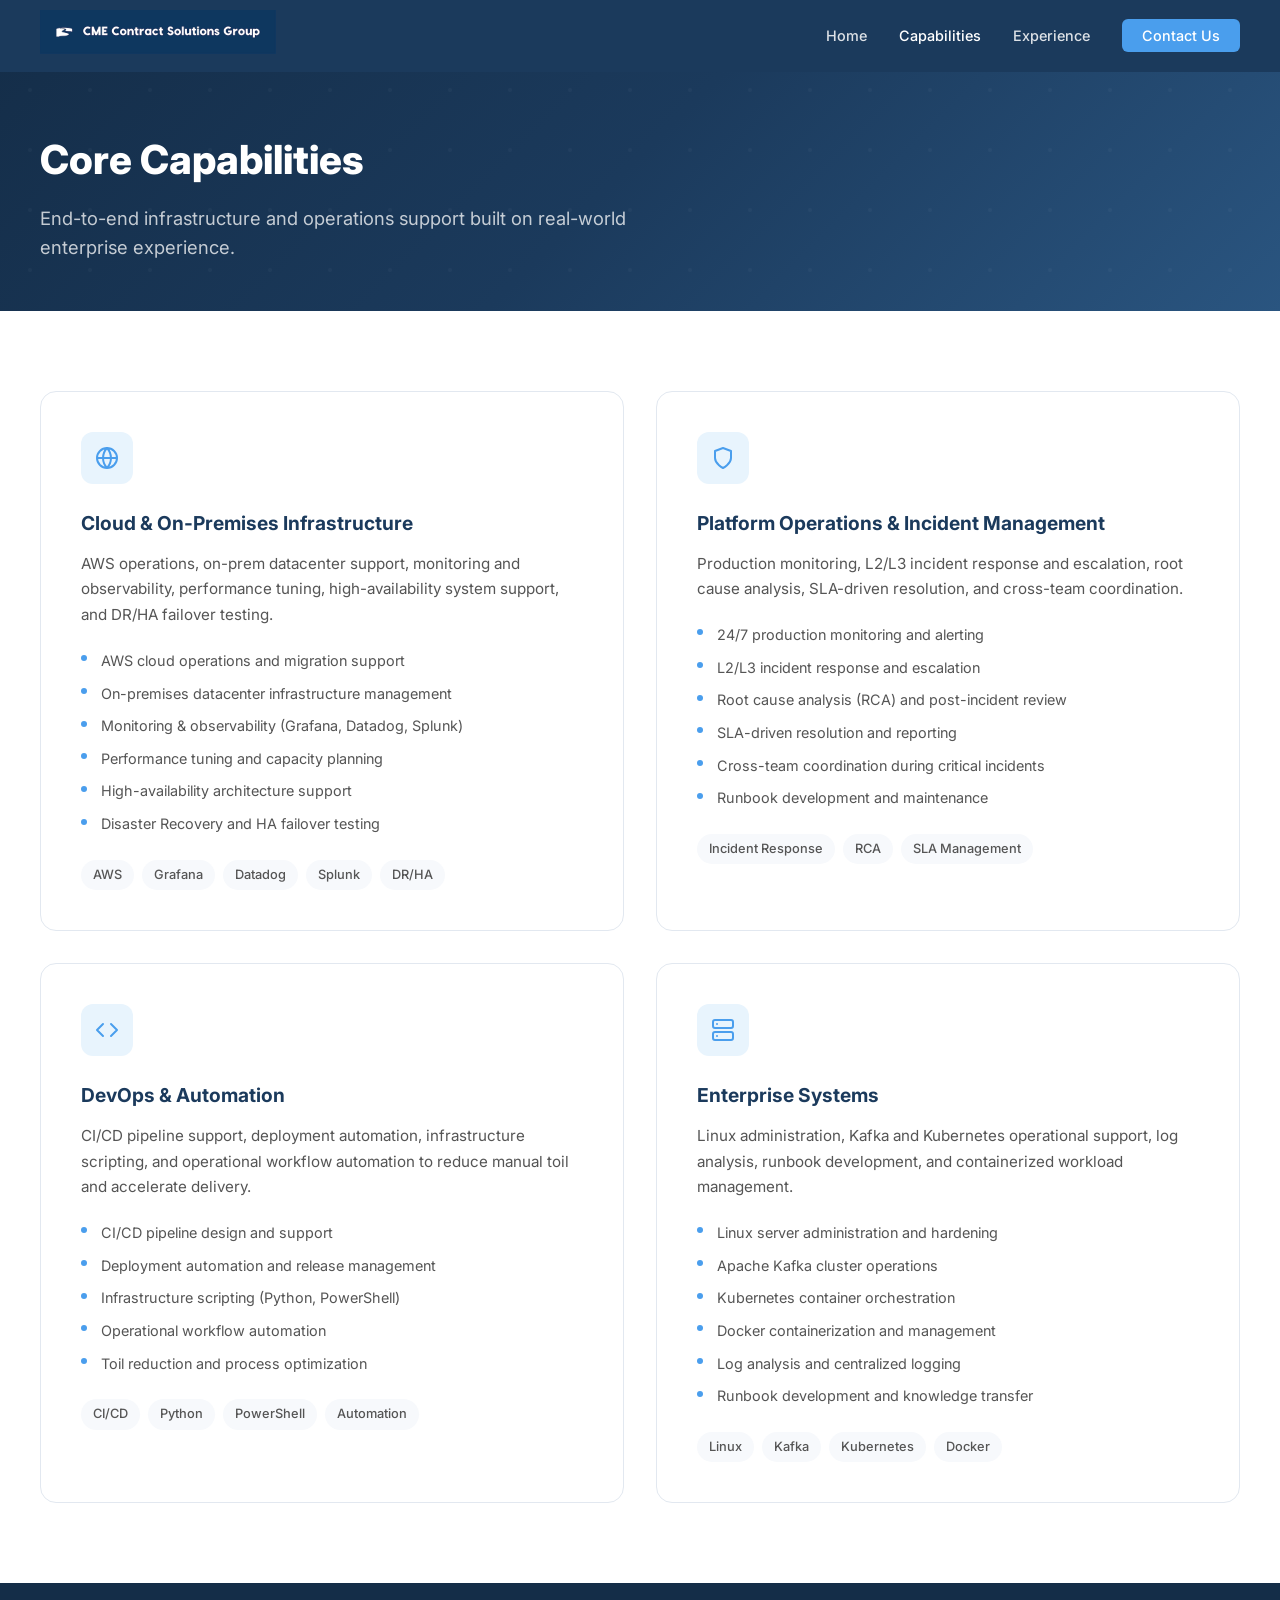
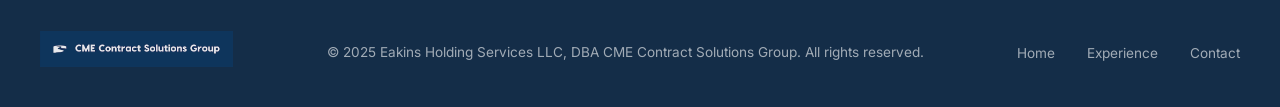
==== capabilities.html @ 572f5ad5 "Initial website: 4-page site for CME Contract Solutions Group Home, Capabilities, Experience, and Co" ====
<!DOCTYPE html>
<html lang="en">
<head>
    <meta charset="UTF-8">
    <meta name="viewport" content="width=device-width, initial-scale=1.0">
    <title>Capabilities | CME Contract Solutions Group</title>
    <meta name="description" content="Core capabilities: Cloud & On-Premises Infrastructure, Platform Operations, DevOps & Automation, and Enterprise Systems support.">
    <link rel="icon" type="image/png" href="images/logo.png">
    <link rel="preconnect" href="https://fonts.googleapis.com">
    <link rel="preconnect" href="https://fonts.gstatic.com" crossorigin>
    <link href="https://fonts.googleapis.com/css2?family=Inter:wght@400;500;600;700;800&display=swap" rel="stylesheet">
    <link rel="stylesheet" href="css/styles.css">
</head>
<body>

    <!-- Navigation -->
    <nav class="nav" id="nav">
        <div class="nav-inner">
            <a href="index.html" class="nav-logo">
                <img src="images/logo.png" alt="CME Contract Solutions Group">
            </a>
            <ul class="nav-links" id="navLinks">
                <li><a href="index.html">Home</a></li>
                <li><a href="capabilities.html" class="active">Capabilities</a></li>
                <li><a href="experience.html">Experience</a></li>
                <li><a href="contact.html" class="nav-cta">Contact Us</a></li>
            </ul>
            <button class="mobile-toggle" id="mobileToggle" aria-label="Toggle navigation">
                <span></span>
                <span></span>
                <span></span>
            </button>
        </div>
    </nav>

    <!-- Page Header -->
    <section class="page-header">
        <div class="page-header-inner">
            <h1>Core Capabilities</h1>
            <p>End-to-end infrastructure and operations support built on real-world enterprise experience.</p>
        </div>
    </section>

    <!-- Capabilities -->
    <section>
        <div class="section-inner">
            <div class="capabilities-grid">
                <div class="cap-card">
                    <div class="cap-icon">
                        <svg width="24" height="24" fill="none" stroke="#4a9eed" stroke-width="2" stroke-linecap="round" stroke-linejoin="round"><path d="M22 12H2M22 12a10 10 0 1 0-20 0m20 0a10 10 0 1 1-20 0M12 2a15.3 15.3 0 0 1 4 10 15.3 15.3 0 0 1-4 10 15.3 15.3 0 0 1-4-10A15.3 15.3 0 0 1 12 2z"/></svg>
                    </div>
                    <h3>Cloud & On-Premises Infrastructure</h3>
                    <p>AWS operations, on-prem datacenter support, monitoring and observability, performance tuning, high-availability system support, and DR/HA failover testing.</p>
                    <ul>
                        <li>AWS cloud operations and migration support</li>
                        <li>On-premises datacenter infrastructure management</li>
                        <li>Monitoring & observability (Grafana, Datadog, Splunk)</li>
                        <li>Performance tuning and capacity planning</li>
                        <li>High-availability architecture support</li>
                        <li>Disaster Recovery and HA failover testing</li>
                    </ul>
                    <div class="cap-tags">
                        <span class="cap-tag">AWS</span>
                        <span class="cap-tag">Grafana</span>
                        <span class="cap-tag">Datadog</span>
                        <span class="cap-tag">Splunk</span>
                        <span class="cap-tag">DR/HA</span>
                    </div>
                </div>

                <div class="cap-card">
                    <div class="cap-icon">
                        <svg width="24" height="24" fill="none" stroke="#4a9eed" stroke-width="2" stroke-linecap="round" stroke-linejoin="round"><path d="M12 22s8-4 8-10V5l-8-3-8 3v7c0 6 8 10 8 10z"/></svg>
                    </div>
                    <h3>Platform Operations & Incident Management</h3>
                    <p>Production monitoring, L2/L3 incident response and escalation, root cause analysis, SLA-driven resolution, and cross-team coordination.</p>
                    <ul>
                        <li>24/7 production monitoring and alerting</li>
                        <li>L2/L3 incident response and escalation</li>
                        <li>Root cause analysis (RCA) and post-incident review</li>
                        <li>SLA-driven resolution and reporting</li>
                        <li>Cross-team coordination during critical incidents</li>
                        <li>Runbook development and maintenance</li>
                    </ul>
                    <div class="cap-tags">
                        <span class="cap-tag">Incident Response</span>
                        <span class="cap-tag">RCA</span>
                        <span class="cap-tag">SLA Management</span>
                    </div>
                </div>

                <div class="cap-card">
                    <div class="cap-icon">
                        <svg width="24" height="24" fill="none" stroke="#4a9eed" stroke-width="2" stroke-linecap="round" stroke-linejoin="round"><polyline points="16 18 22 12 16 6"/><polyline points="8 6 2 12 8 18"/></svg>
                    </div>
                    <h3>DevOps & Automation</h3>
                    <p>CI/CD pipeline support, deployment automation, infrastructure scripting, and operational workflow automation to reduce manual toil and accelerate delivery.</p>
                    <ul>
                        <li>CI/CD pipeline design and support</li>
                        <li>Deployment automation and release management</li>
                        <li>Infrastructure scripting (Python, PowerShell)</li>
                        <li>Operational workflow automation</li>
                        <li>Toil reduction and process optimization</li>
                    </ul>
                    <div class="cap-tags">
                        <span class="cap-tag">CI/CD</span>
                        <span class="cap-tag">Python</span>
                        <span class="cap-tag">PowerShell</span>
                        <span class="cap-tag">Automation</span>
                    </div>
                </div>

                <div class="cap-card">
                    <div class="cap-icon">
                        <svg width="24" height="24" fill="none" stroke="#4a9eed" stroke-width="2" stroke-linecap="round" stroke-linejoin="round"><rect x="2" y="2" width="20" height="8" rx="2" ry="2"/><rect x="2" y="14" width="20" height="8" rx="2" ry="2"/><line x1="6" y1="6" x2="6.01" y2="6"/><line x1="6" y1="18" x2="6.01" y2="18"/></svg>
                    </div>
                    <h3>Enterprise Systems</h3>
                    <p>Linux administration, Kafka and Kubernetes operational support, log analysis, runbook development, and containerized workload management.</p>
                    <ul>
                        <li>Linux server administration and hardening</li>
                        <li>Apache Kafka cluster operations</li>
                        <li>Kubernetes container orchestration</li>
                        <li>Docker containerization and management</li>
                        <li>Log analysis and centralized logging</li>
                        <li>Runbook development and knowledge transfer</li>
                    </ul>
                    <div class="cap-tags">
                        <span class="cap-tag">Linux</span>
                        <span class="cap-tag">Kafka</span>
                        <span class="cap-tag">Kubernetes</span>
                        <span class="cap-tag">Docker</span>
                    </div>
                </div>
            </div>
        </div>
    </section>

    <!-- Footer -->
    <footer class="footer">
        <div class="footer-inner">
            <div class="footer-logo">
                <img src="images/logo.png" alt="CME Contract Solutions Group">
            </div>
            <p class="footer-text">&copy; 2025 Eakins Holding Services LLC, DBA CME Contract Solutions Group. All rights reserved.</p>
            <ul class="footer-links">
                <li><a href="index.html">Home</a></li>
                <li><a href="experience.html">Experience</a></li>
                <li><a href="contact.html">Contact</a></li>
            </ul>
        </div>
    </footer>

    <script>
        const nav = document.getElementById('nav');
        window.addEventListener('scroll', () => {
            nav.classList.toggle('scrolled', window.scrollY > 50);
        });

        const mobileToggle = document.getElementById('mobileToggle');
        const navLinks = document.getElementById('navLinks');
        mobileToggle.addEventListener('click', () => {
            navLinks.classList.toggle('active');
        });

        navLinks.querySelectorAll('a').forEach(link => {
            link.addEventListener('click', () => {
                navLinks.classList.remove('active');
            });
        });

        const observer = new IntersectionObserver((entries) => {
            entries.forEach(entry => {
                if (entry.isIntersecting) {
                    entry.target.style.opacity = '1';
                    entry.target.style.transform = 'translateY(0)';
                }
            });
        }, { threshold: 0.1 });

        document.querySelectorAll('.cap-card').forEach(el => {
            el.style.opacity = '0';
            el.style.transform = 'translateY(20px)';
            el.style.transition = 'opacity 0.5s ease, transform 0.5s ease';
            observer.observe(el);
        });
    </script>

</body>
</html>
---- css/styles.css ----
:root {
    --navy: #1b3a5c;
    --navy-dark: #142d48;
    --navy-light: #2a5580;
    --accent: #4a9eed;
    --accent-light: #e8f4fd;
    --text: #1a1a2e;
    --text-light: #555;
    --bg: #ffffff;
    --bg-alt: #f7f9fc;
    --border: #e2e8f0;
}

* {
    margin: 0;
    padding: 0;
    box-sizing: border-box;
}

html {
    scroll-behavior: smooth;
}

body {
    font-family: 'Inter', -apple-system, BlinkMacSystemFont, 'Segoe UI', sans-serif;
    color: var(--text);
    line-height: 1.6;
}

/* Navigation */
.nav {
    position: fixed;
    top: 0;
    left: 0;
    right: 0;
    z-index: 1000;
    background: var(--navy);
    padding: 0 2rem;
    transition: box-shadow 0.3s;
}

.nav.scrolled {
    box-shadow: 0 2px 20px rgba(0,0,0,0.15);
}

.nav-inner {
    max-width: 1200px;
    margin: 0 auto;
    display: flex;
    justify-content: space-between;
    align-items: center;
    height: 72px;
}

.nav-logo img {
    height: 44px;
}

.nav-links {
    display: flex;
    gap: 2rem;
    list-style: none;
}

.nav-links a {
    color: rgba(255,255,255,0.85);
    text-decoration: none;
    font-size: 0.9rem;
    font-weight: 500;
    transition: color 0.2s;
}

.nav-links a:hover,
.nav-links a.active {
    color: #fff;
}

.nav-cta {
    background: var(--accent);
    color: #fff !important;
    padding: 0.5rem 1.25rem;
    border-radius: 6px;
    transition: background 0.2s !important;
}

.nav-cta:hover {
    background: #3a8de0 !important;
}

.mobile-toggle {
    display: none;
    background: none;
    border: none;
    cursor: pointer;
    padding: 0.5rem;
}

.mobile-toggle span {
    display: block;
    width: 24px;
    height: 2px;
    background: #fff;
    margin: 6px 0;
    transition: 0.3s;
}

/* Hero */
.hero {
    background: linear-gradient(135deg, var(--navy-dark) 0%, var(--navy) 50%, var(--navy-light) 100%);
    color: #fff;
    padding: 10rem 2rem 6rem;
    position: relative;
    overflow: hidden;
}

.hero::before {
    content: '';
    position: absolute;
    top: 0;
    left: 0;
    right: 0;
    bottom: 0;
    background: url("data:image/svg+xml,%3Csvg width='60' height='60' viewBox='0 0 60 60' xmlns='http://www.w3.org/2000/svg'%3E%3Cg fill='none' fill-rule='evenodd'%3E%3Cg fill='%23ffffff' fill-opacity='0.03'%3E%3Ccircle cx='30' cy='30' r='2'/%3E%3C/g%3E%3C/g%3E%3C/svg%3E");
}

.hero-inner {
    max-width: 1200px;
    margin: 0 auto;
    position: relative;
    z-index: 1;
}

.hero-badge {
    display: inline-block;
    background: rgba(74, 158, 237, 0.2);
    border: 1px solid rgba(74, 158, 237, 0.3);
    color: var(--accent);
    padding: 0.4rem 1rem;
    border-radius: 50px;
    font-size: 0.85rem;
    font-weight: 600;
    margin-bottom: 1.5rem;
}

.hero h1 {
    font-size: 3.25rem;
    font-weight: 800;
    line-height: 1.15;
    margin-bottom: 1.5rem;
    max-width: 720px;
}

.hero p {
    font-size: 1.2rem;
    color: rgba(255,255,255,0.8);
    max-width: 600px;
    margin-bottom: 2.5rem;
    line-height: 1.7;
}

.hero-buttons {
    display: flex;
    gap: 1rem;
    flex-wrap: wrap;
}

/* Page Header (for inner pages) */
.page-header {
    background: linear-gradient(135deg, var(--navy-dark) 0%, var(--navy) 50%, var(--navy-light) 100%);
    color: #fff;
    padding: 8rem 2rem 3rem;
    position: relative;
    overflow: hidden;
}

.page-header::before {
    content: '';
    position: absolute;
    top: 0;
    left: 0;
    right: 0;
    bottom: 0;
    background: url("data:image/svg+xml,%3Csvg width='60' height='60' viewBox='0 0 60 60' xmlns='http://www.w3.org/2000/svg'%3E%3Cg fill='none' fill-rule='evenodd'%3E%3Cg fill='%23ffffff' fill-opacity='0.03'%3E%3Ccircle cx='30' cy='30' r='2'/%3E%3C/g%3E%3C/g%3E%3C/svg%3E");
}

.page-header-inner {
    max-width: 1200px;
    margin: 0 auto;
    position: relative;
    z-index: 1;
}

.page-header h1 {
    font-size: 2.5rem;
    font-weight: 800;
    margin-bottom: 0.75rem;
}

.page-header p {
    font-size: 1.15rem;
    color: rgba(255,255,255,0.75);
    max-width: 600px;
}

/* Buttons */
.btn {
    display: inline-flex;
    align-items: center;
    gap: 0.5rem;
    padding: 0.875rem 2rem;
    border-radius: 8px;
    font-size: 1rem;
    font-weight: 600;
    text-decoration: none;
    transition: all 0.2s;
    cursor: pointer;
    border: none;
}

.btn-primary {
    background: var(--accent);
    color: #fff;
}

.btn-primary:hover {
    background: #3a8de0;
    transform: translateY(-1px);
}

.btn-outline {
    background: transparent;
    color: #fff;
    border: 2px solid rgba(255,255,255,0.3);
}

.btn-outline:hover {
    border-color: #fff;
    background: rgba(255,255,255,0.05);
}

.btn-secondary {
    background: var(--navy);
    color: #fff;
}

.btn-secondary:hover {
    background: var(--navy-dark);
    transform: translateY(-1px);
}

/* Sections */
section {
    padding: 5rem 2rem;
}

.section-inner {
    max-width: 1200px;
    margin: 0 auto;
}

.section-label {
    display: inline-block;
    color: var(--accent);
    font-size: 0.85rem;
    font-weight: 700;
    text-transform: uppercase;
    letter-spacing: 0.08em;
    margin-bottom: 0.75rem;
}

.section-title {
    font-size: 2.25rem;
    font-weight: 800;
    margin-bottom: 1rem;
    color: var(--navy);
}

.section-subtitle {
    font-size: 1.1rem;
    color: var(--text-light);
    max-width: 600px;
    margin-bottom: 3rem;
}

/* About */
.about {
    background: var(--bg-alt);
}

.about-grid {
    display: grid;
    grid-template-columns: 1fr 1fr;
    gap: 4rem;
    align-items: center;
}

.about-stats {
    display: grid;
    grid-template-columns: 1fr 1fr;
    gap: 1.5rem;
    margin-top: 2.5rem;
}

.stat {
    background: #fff;
    padding: 1.5rem;
    border-radius: 12px;
    border: 1px solid var(--border);
}

.stat-number {
    font-size: 2rem;
    font-weight: 800;
    color: var(--navy);
}

.stat-label {
    font-size: 0.85rem;
    color: var(--text-light);
    margin-top: 0.25rem;
}

.about-text {
    font-size: 1.05rem;
    color: var(--text-light);
    line-height: 1.8;
}

.about-highlight {
    background: var(--navy);
    color: #fff;
    padding: 3rem;
    border-radius: 16px;
    position: relative;
    overflow: hidden;
}

.about-highlight::after {
    content: '';
    position: absolute;
    top: -50%;
    right: -50%;
    width: 100%;
    height: 100%;
    background: radial-gradient(circle, rgba(74,158,237,0.15) 0%, transparent 70%);
}

.about-highlight h3 {
    font-size: 1.5rem;
    margin-bottom: 1rem;
    position: relative;
    z-index: 1;
}

.about-highlight p {
    color: rgba(255,255,255,0.8);
    line-height: 1.7;
    position: relative;
    z-index: 1;
}

/* Capabilities */
.capabilities-grid {
    display: grid;
    grid-template-columns: repeat(2, 1fr);
    gap: 2rem;
}

.cap-card {
    background: #fff;
    border: 1px solid var(--border);
    border-radius: 16px;
    padding: 2.5rem;
    transition: all 0.3s;
}

.cap-card:hover {
    border-color: var(--accent);
    box-shadow: 0 8px 30px rgba(27, 58, 92, 0.08);
    transform: translateY(-2px);
}

.cap-icon {
    width: 52px;
    height: 52px;
    background: var(--accent-light);
    border-radius: 12px;
    display: flex;
    align-items: center;
    justify-content: center;
    margin-bottom: 1.5rem;
    font-size: 1.5rem;
}

.cap-card h3 {
    font-size: 1.2rem;
    font-weight: 700;
    margin-bottom: 0.75rem;
    color: var(--navy);
}

.cap-card p {
    color: var(--text-light);
    font-size: 0.95rem;
    line-height: 1.7;
}

.cap-card ul {
    list-style: none;
    margin-top: 1rem;
}

.cap-card ul li {
    color: var(--text-light);
    font-size: 0.9rem;
    padding: 0.3rem 0;
    padding-left: 1.25rem;
    position: relative;
}

.cap-card ul li::before {
    content: '';
    position: absolute;
    left: 0;
    top: 0.7rem;
    width: 6px;
    height: 6px;
    background: var(--accent);
    border-radius: 50%;
}

.cap-tags {
    display: flex;
    flex-wrap: wrap;
    gap: 0.5rem;
    margin-top: 1.25rem;
}

.cap-tag {
    background: var(--bg-alt);
    color: var(--text-light);
    padding: 0.3rem 0.75rem;
    border-radius: 50px;
    font-size: 0.8rem;
    font-weight: 500;
}

/* Differentiators */
.differentiators {
    background: var(--navy);
    color: #fff;
}

.differentiators .section-label {
    color: var(--accent);
}

.differentiators .section-title {
    color: #fff;
}

.differentiators .section-subtitle {
    color: rgba(255,255,255,0.7);
}

.diff-grid {
    display: grid;
    grid-template-columns: repeat(4, 1fr);
    gap: 2rem;
}

.diff-card {
    padding: 2rem;
    background: rgba(255,255,255,0.05);
    border: 1px solid rgba(255,255,255,0.1);
    border-radius: 16px;
    transition: all 0.3s;
}

.diff-card:hover {
    background: rgba(255,255,255,0.08);
    border-color: rgba(74, 158, 237, 0.3);
}

.diff-icon {
    font-size: 2rem;
    margin-bottom: 1rem;
}

.diff-card h3 {
    font-size: 1.05rem;
    font-weight: 700;
    margin-bottom: 0.75rem;
}

.diff-card p {
    color: rgba(255,255,255,0.7);
    font-size: 0.9rem;
    line-height: 1.6;
}

/* Experience */
.experience-card {
    background: #fff;
    border: 1px solid var(--border);
    border-radius: 16px;
    padding: 3rem;
    margin-bottom: 2rem;
}

.experience-card h3 {
    font-size: 1.5rem;
    font-weight: 700;
    color: var(--navy);
    margin-bottom: 0.25rem;
}

.experience-card .subtitle {
    color: var(--accent);
    font-weight: 600;
    font-size: 1rem;
    margin-bottom: 1.5rem;
}

.proof-points {
    list-style: none;
    display: grid;
    grid-template-columns: 1fr 1fr;
    gap: 1rem;
}

.proof-points li {
    color: var(--text-light);
    font-size: 0.95rem;
    line-height: 1.6;
    padding-left: 1.5rem;
    position: relative;
}

.proof-points li::before {
    content: '';
    position: absolute;
    left: 0;
    top: 0.55rem;
    width: 8px;
    height: 8px;
    background: var(--accent);
    border-radius: 50%;
}

/* Company Data */
.company-data {
    background: var(--bg-alt);
}

.data-grid {
    display: grid;
    grid-template-columns: 1fr 1fr;
    gap: 3rem;
}

.data-table {
    background: #fff;
    border-radius: 16px;
    border: 1px solid var(--border);
    overflow: hidden;
}

.data-table-header {
    background: var(--navy);
    color: #fff;
    padding: 1.25rem 2rem;
    font-weight: 700;
    font-size: 1.05rem;
}

.data-row {
    display: flex;
    padding: 1rem 2rem;
    border-bottom: 1px solid var(--border);
}

.data-row:last-child {
    border-bottom: none;
}

.data-label {
    font-weight: 600;
    color: var(--navy);
    min-width: 160px;
    font-size: 0.9rem;
}

.data-value {
    color: var(--text-light);
    font-size: 0.9rem;
}

.naics-list {
    background: #fff;
    border-radius: 16px;
    border: 1px solid var(--border);
    overflow: hidden;
}

.naics-item {
    padding: 1.25rem 2rem;
    border-bottom: 1px solid var(--border);
}

.naics-item:last-child {
    border-bottom: none;
}

.naics-code {
    font-weight: 700;
    color: var(--navy);
    font-size: 1.1rem;
}

.naics-primary {
    display: inline-block;
    background: var(--accent);
    color: #fff;
    font-size: 0.7rem;
    font-weight: 700;
    padding: 0.15rem 0.5rem;
    border-radius: 50px;
    margin-left: 0.5rem;
    vertical-align: middle;
}

.naics-desc {
    color: var(--text-light);
    font-size: 0.9rem;
    margin-top: 0.25rem;
}

/* Contact */
.contact {
    background: #fff;
}

.contact-grid {
    display: grid;
    grid-template-columns: 1fr 1fr;
    gap: 4rem;
}

.contact-info h3 {
    font-size: 1.5rem;
    font-weight: 700;
    color: var(--navy);
    margin-bottom: 1rem;
}

.contact-info p {
    color: var(--text-light);
    margin-bottom: 2rem;
    line-height: 1.7;
}

.contact-detail {
    display: flex;
    align-items: center;
    gap: 1rem;
    margin-bottom: 1.25rem;
}

.contact-detail-icon {
    width: 44px;
    height: 44px;
    background: var(--accent-light);
    border-radius: 10px;
    display: flex;
    align-items: center;
    justify-content: center;
    flex-shrink: 0;
}

.contact-detail-text {
    font-size: 0.95rem;
}

.contact-detail-text strong {
    display: block;
    color: var(--navy);
    font-size: 0.8rem;
    text-transform: uppercase;
    letter-spacing: 0.05em;
    margin-bottom: 0.15rem;
}

.contact-detail-text a {
    color: var(--text);
    text-decoration: none;
}

.contact-detail-text a:hover {
    color: var(--accent);
}

.contact-form {
    background: var(--bg-alt);
    padding: 2.5rem;
    border-radius: 16px;
    border: 1px solid var(--border);
}

.form-group {
    margin-bottom: 1.25rem;
}

.form-group label {
    display: block;
    font-size: 0.85rem;
    font-weight: 600;
    color: var(--navy);
    margin-bottom: 0.4rem;
}

.form-group input,
.form-group textarea,
.form-group select {
    width: 100%;
    padding: 0.75rem 1rem;
    border: 1px solid var(--border);
    border-radius: 8px;
    font-family: inherit;
    font-size: 0.95rem;
    transition: border-color 0.2s;
    background: #fff;
}

.form-group input:focus,
.form-group textarea:focus,
.form-group select:focus {
    outline: none;
    border-color: var(--accent);
    box-shadow: 0 0 0 3px rgba(74, 158, 237, 0.1);
}

.form-group textarea {
    resize: vertical;
    min-height: 120px;
}

.form-row {
    display: grid;
    grid-template-columns: 1fr 1fr;
    gap: 1rem;
}

.btn-submit {
    width: 100%;
    padding: 0.875rem;
    background: var(--navy);
    color: #fff;
    border: none;
    border-radius: 8px;
    font-size: 1rem;
    font-weight: 600;
    cursor: pointer;
    transition: background 0.2s;
    font-family: inherit;
}

.btn-submit:hover {
    background: var(--navy-dark);
}

.form-status {
    text-align: center;
    padding: 1rem;
    margin-top: 1rem;
    border-radius: 8px;
    font-weight: 600;
    display: none;
}

.form-status.success {
    display: block;
    background: #e6f9ee;
    color: #1a7a3a;
}

.form-status.error {
    display: block;
    background: #fde8e8;
    color: #c53030;
}

/* Footer */
.footer {
    background: var(--navy-dark);
    color: rgba(255,255,255,0.6);
    padding: 3rem 2rem 2rem;
}

.footer-inner {
    max-width: 1200px;
    margin: 0 auto;
    display: flex;
    justify-content: space-between;
    align-items: center;
    flex-wrap: wrap;
    gap: 1rem;
}

.footer-logo img {
    height: 36px;
    opacity: 0.9;
}

.footer-text {
    font-size: 0.85rem;
}

.footer-links {
    display: flex;
    gap: 2rem;
    list-style: none;
}

.footer-links a {
    color: rgba(255,255,255,0.6);
    text-decoration: none;
    font-size: 0.85rem;
    transition: color 0.2s;
}

.footer-links a:hover {
    color: #fff;
}

/* Responsive */
@media (max-width: 1024px) {
    .diff-grid {
        grid-template-columns: repeat(2, 1fr);
    }
}

@media (max-width: 768px) {
    .nav-links {
        display: none;
        position: absolute;
        top: 72px;
        left: 0;
        right: 0;
        background: var(--navy);
        flex-direction: column;
        padding: 1rem 2rem 2rem;
        gap: 1rem;
        border-top: 1px solid rgba(255,255,255,0.1);
    }

    .nav-links.active {
        display: flex;
    }

    .mobile-toggle {
        display: block;
    }

    .hero {
        padding: 8rem 1.5rem 4rem;
    }

    .hero h1 {
        font-size: 2.25rem;
    }

    .hero p {
        font-size: 1.05rem;
    }

    .page-header {
        padding: 7rem 1.5rem 2.5rem;
    }

    .page-header h1 {
        font-size: 1.85rem;
    }

    .about-grid,
    .data-grid,
    .contact-grid {
        grid-template-columns: 1fr;
        gap: 2rem;
    }

    .capabilities-grid {
        grid-template-columns: 1fr;
    }

    .diff-grid {
        grid-template-columns: 1fr;
    }

    .proof-points {
        grid-template-columns: 1fr;
    }

    .form-row {
        grid-template-columns: 1fr;
    }

    section {
        padding: 3.5rem 1.5rem;
    }

    .section-title {
        font-size: 1.75rem;
    }

    .footer-inner {
        flex-direction: column;
        text-align: center;
    }
}
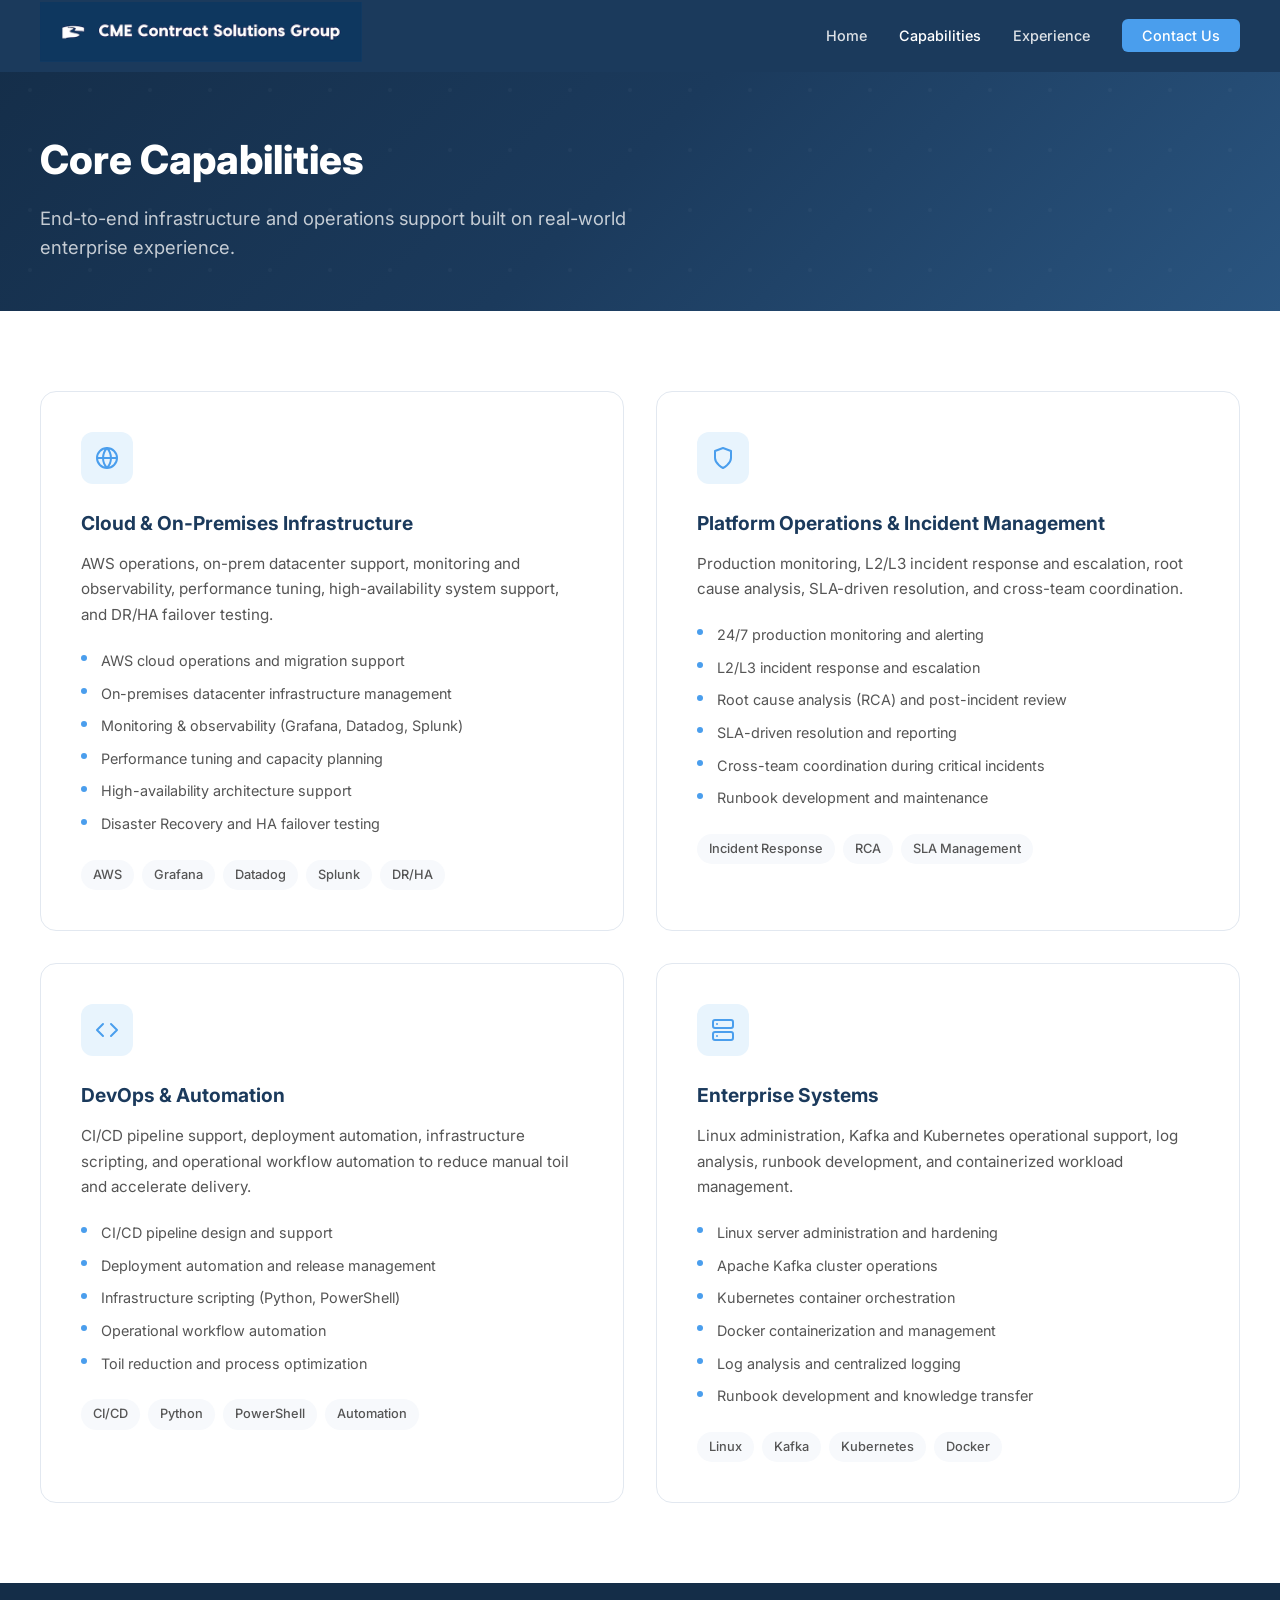
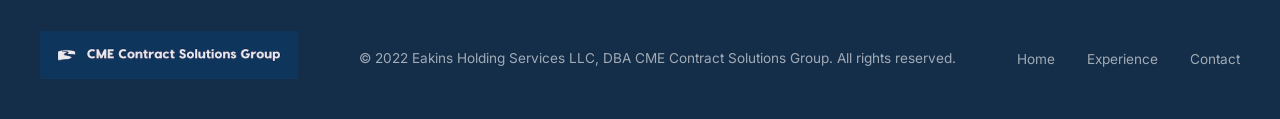
==== commit 8aefd2da: "Add Formspree endpoint and update copyright year to 2022 Co-Authored-By: Claude Opus 4.6 <noreply@an" ====
--- a/capabilities.html
+++ b/capabilities.html
@@ -141,7 +141,7 @@
             <div class="footer-logo">
                 <img src="images/logo.png" alt="CME Contract Solutions Group">
             </div>
-            <p class="footer-text">&copy; 2025 Eakins Holding Services LLC, DBA CME Contract Solutions Group. All rights reserved.</p>
+            <p class="footer-text">&copy; 2022 Eakins Holding Services LLC, DBA CME Contract Solutions Group. All rights reserved.</p>
             <ul class="footer-links">
                 <li><a href="index.html">Home</a></li>
                 <li><a href="experience.html">Experience</a></li>
--- a/css/styles.css
+++ b/css/styles.css
@@ -53,7 +53,7 @@
 }
 
 .nav-logo img {
-    height: 44px;
+    height: 60px;
 }
 
 .nav-links {
@@ -808,7 +808,7 @@
 }
 
 .footer-logo img {
-    height: 36px;
+    height: 48px;
     opacity: 0.9;
 }
 
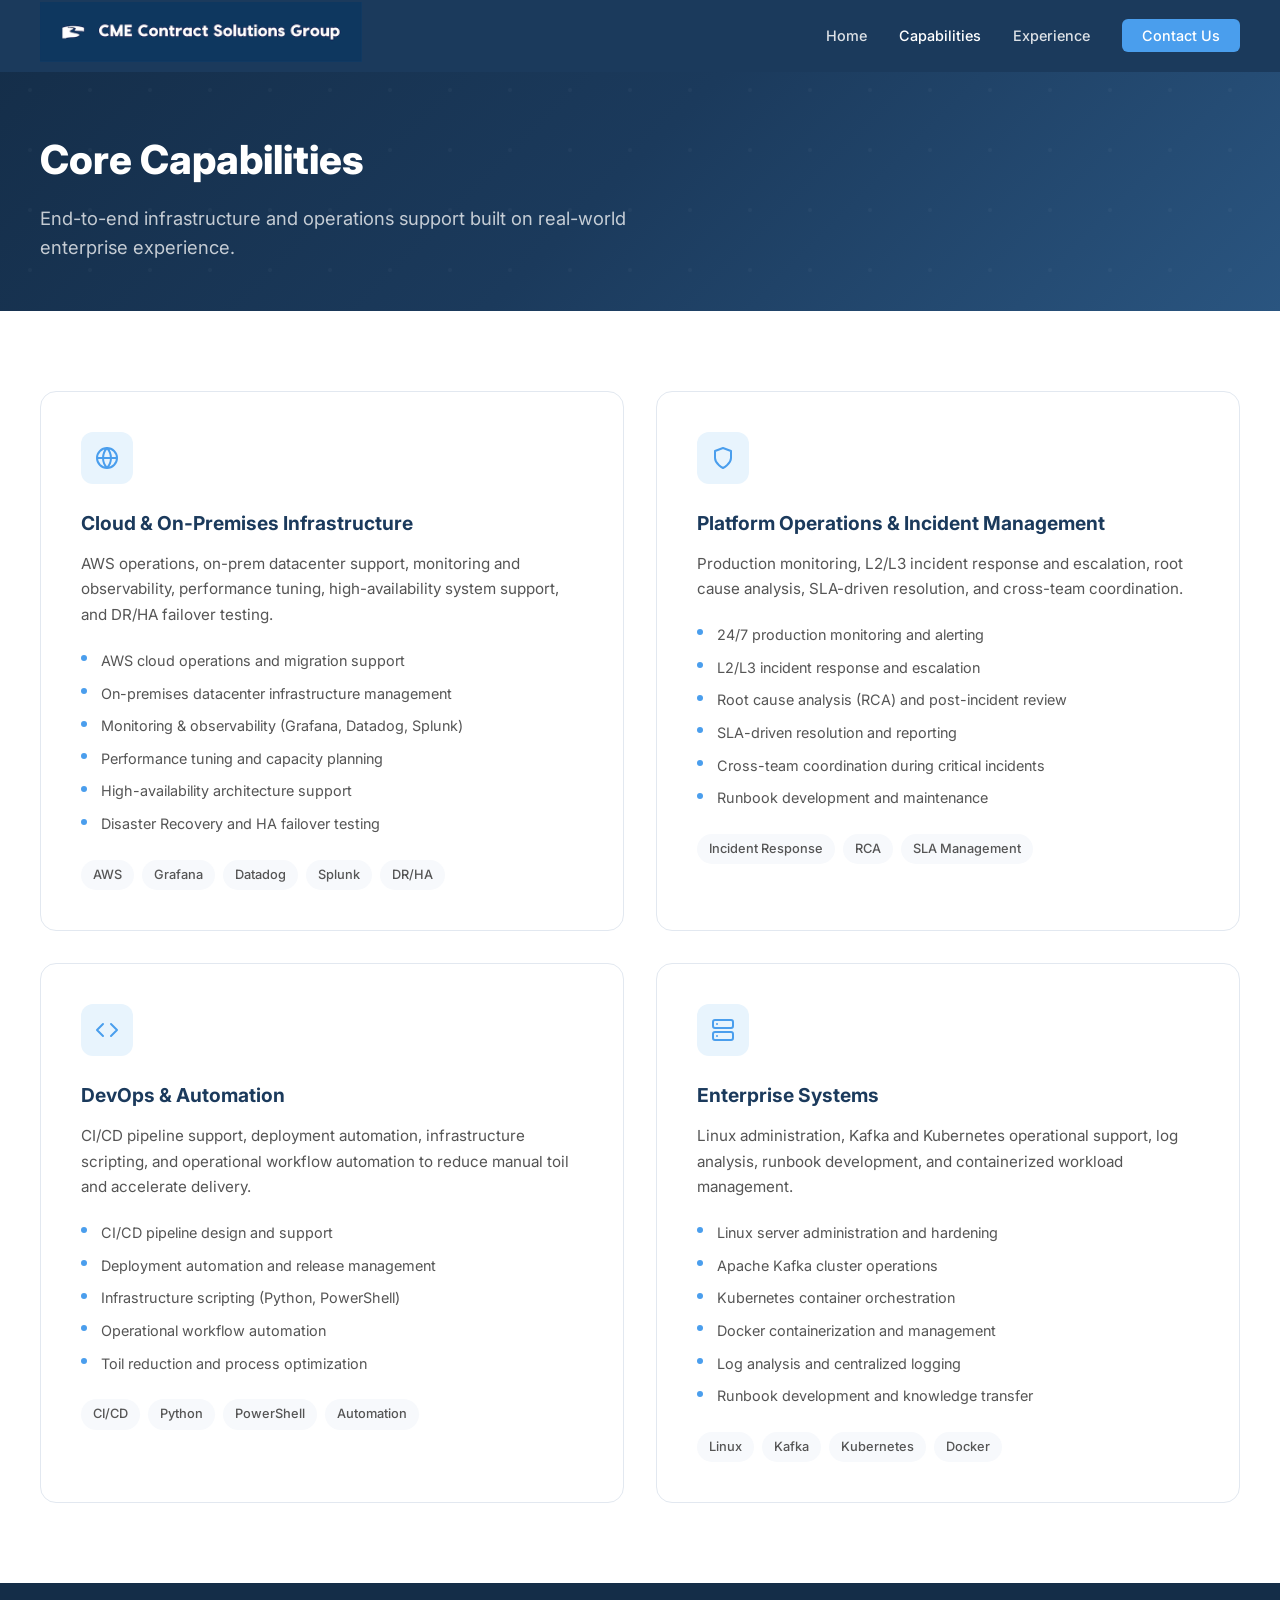
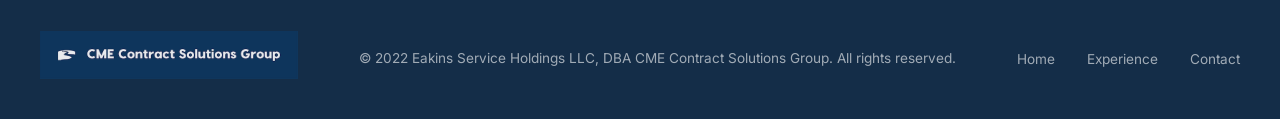
==== commit 8701ffbd: "Fix legal name to Eakins Service Holdings LLC Co-Authored-By: Claude Opus 4.6 <noreply@anthropic.com" ====
--- a/capabilities.html
+++ b/capabilities.html
@@ -141,7 +141,7 @@
             <div class="footer-logo">
                 <img src="images/logo.png" alt="CME Contract Solutions Group">
             </div>
-            <p class="footer-text">&copy; 2022 Eakins Holding Services LLC, DBA CME Contract Solutions Group. All rights reserved.</p>
+            <p class="footer-text">&copy; 2022 Eakins Service Holdings LLC, DBA CME Contract Solutions Group. All rights reserved.</p>
             <ul class="footer-links">
                 <li><a href="index.html">Home</a></li>
                 <li><a href="experience.html">Experience</a></li>
